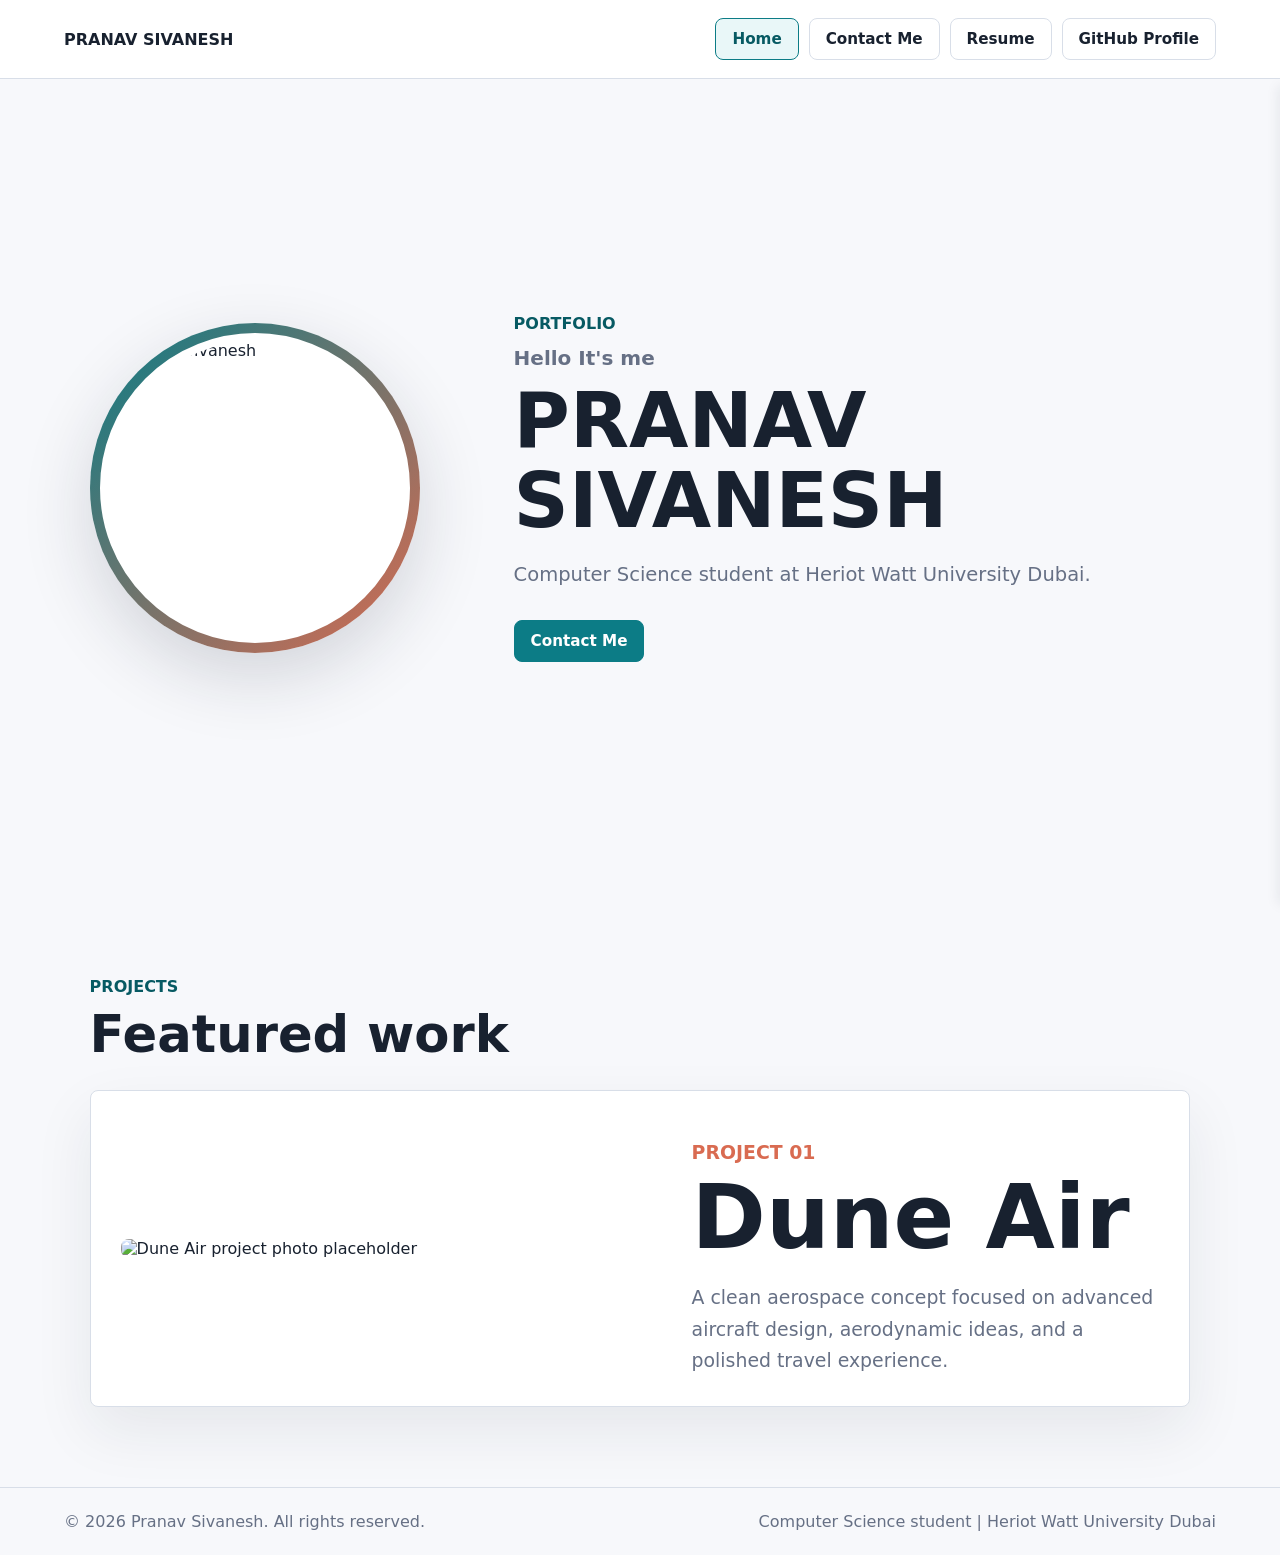
==== index.html @ 470f2bb1 "Initial Portfolio commit" ====
<!DOCTYPE html>
<html lang="en">
  <head>
    <meta charset="UTF-8" />
    <meta name="viewport" content="width=device-width, initial-scale=1.0" />
    <title>Pranav Sivanesh | Portfolio</title>
    <link rel="stylesheet" href="styles.css" />
  </head>
  <body>
    <header class="site-header">
      <a class="brand" href="index.html">PRANAV SIVANESH</a>
      <button class="hamburger" aria-label="Toggle navigation menu" aria-expanded="false">
        <span class="hamburger-line"></span>
        <span class="hamburger-line"></span>
        <span class="hamburger-line"></span>
      </button>
      <nav class="nav" aria-label="Main navigation">
        <a href="index.html" data-nav="home">Home</a>
        <a href="contact.html" data-nav="contact">Contact Me</a>
        <a href="https://drive.google.com/file/d/1MaHGDoAUe8hdoY9Gi2Erm8kCkirofyU-/view?usp=drive_link" target="_blank" rel="noopener">Resume</a>
        <a href="https://github.com/PranavSivanesh" target="_blank" rel="noopener">GitHub Profile</a>
      </nav>
    </header>
    
    <aside class="sidebar" aria-label="Mobile navigation">
      <nav class="sidebar-nav">
        <a href="contact.html" class="sidebar-link">Contact Me</a>
        <a href="https://drive.google.com/file/d/1MaHGDoAUe8hdoY9Gi2Erm8kCkirofyU-/view?usp=drive_link" target="_blank" rel="noopener" class="sidebar-link">Resume</a>
        <a href="https://github.com/PranavSivanesh" target="_blank" rel="noopener" class="sidebar-link">GitHub Profile</a>
      </nav>
    </aside>

    <main>
      <section class="hero">
        <div class="hero-photo" aria-label="Photo of Pranav Sivanesh">
          <!-- Replace profile-placeholder.svg with your own photo file. -->
          <img src="https://res.cloudinary.com/dj0h9ch42/image/upload/v1779275970/WhatsApp_Image_2026-05-20_at_11.01.16_AM_whq3js.jpg" alt="Pranav Sivanesh" />
        </div>
        <div class="hero-copy">
          <p class="eyebrow">Portfolio</p>
          <p class="hello-line">Hello It's me</p>
          <h1>PRANAV SIVANESH</h1>
          <p class="intro">Computer Science student at Heriot Watt University Dubai.</p>
          <div class="hero-actions" aria-label="Quick links">
            <a class="button primary" href="contact.html">Contact Me</a>
          </div>
        </div>
      </section>
      <section class="projects-section reveal-on-scroll" id="projects">
        <div class="section-heading">
          <p class="eyebrow">Projects</p>
          <h2>Featured work</h2>
        </div>

        <div class="project-card">
          <div class="project-image">
            <img src="https://res.cloudinary.com/dj0h9ch42/image/upload/v1779275959/Screenshot_2026-05-20_124348_v7cvyj.png" alt="Dune Air project photo placeholder" />
          </div>
          <div class="project-copy">
            <p class="eyebrow">Project 01</p>
            <h3>Dune Air</h3>
            <p>
              A clean aerospace concept focused on advanced aircraft design, aerodynamic ideas,
              and a polished travel experience.
            </p>
          </div>
        </div>
      </section>
    </main>

    <footer class="site-footer">
      <p>&copy; <span id="year">2026</span> Pranav Sivanesh. All rights reserved.</p>
      <p>Computer Science student | Heriot Watt University Dubai</p>
    </footer>
    <script src="script.js"></script>
  </body>
</html>
---- styles.css ----
:root {
  color-scheme: light;
  --ink: #18212f;
  --muted: #667085;
  --line: #d8dee8;
  --paper: #f7f8fb;
  --white: #ffffff;
  --accent: #0c7c86;
  --accent-strong: #075a63;
  --coral: #d96b51;
}

* {
  box-sizing: border-box;
}

html {
  scroll-behavior: smooth;
}

body {
  margin: 0;
  min-height: 100vh;
  font-family: "Inter", "Segoe UI", system-ui, -apple-system, sans-serif;
  color: var(--ink);
  background: var(--paper);
}

a {
  color: inherit;
}

.site-header {
  position: sticky;
  top: 0;
  z-index: 10;
  display: flex;
  align-items: center;
  justify-content: space-between;
  gap: 24px;
  padding: 18px clamp(20px, 5vw, 72px);
  border-bottom: 1px solid var(--line);
  background: rgba(255, 255, 255, 0.94);
  backdrop-filter: blur(14px);
}

.brand {
  font-weight: 800;
  text-decoration: none;
  letter-spacing: 0;
}

.nav {
  display: flex;
  align-items: center;
  justify-content: flex-end;
  gap: 10px;
  flex-wrap: wrap;
}

.nav a,
.button {
  display: inline-flex;
  align-items: center;
  justify-content: center;
  min-height: 42px;
  padding: 10px 16px;
  border: 1px solid var(--line);
  border-radius: 8px;
  text-decoration: none;
  font-weight: 700;
  font-size: 0.95rem;
  background: var(--white);
}

.nav a:hover,
.nav a.active,
.button:hover {
  border-color: var(--accent);
  color: var(--accent-strong);
}

.nav a.active {
  background: #e9f7f8;
}

.hamburger {
  display: none;
  flex-direction: column;
  justify-content: space-around;
  width: 50px;
  height: 50px;
  background: transparent;
  border: none;
  cursor: pointer;
  padding: 0;
  z-index: 11;
}

.hamburger-line {
  width: 28px;
  height: 3px;
  background: var(--ink);
  border-radius: 2px;
  transition: all 0.3s ease;
}

.hamburger.active .hamburger-line:nth-child(1) {
  transform: rotate(45deg) translate(8px, 8px);
}

.hamburger.active .hamburger-line:nth-child(2) {
  opacity: 0;
}

.hamburger.active .hamburger-line:nth-child(3) {
  transform: rotate(-45deg) translate(8px, -8px);
}

.sidebar {
  position: fixed;
  top: 82px;
  right: 0;
  width: 100%;
  max-width: 280px;
  height: calc(100vh - 82px);
  background: var(--white);
  border-left: 1px solid var(--line);
  transform: translateX(100%);
  transition: transform 0.3s ease;
  z-index: 9;
  overflow-y: auto;
  box-shadow: -2px 4px 12px rgba(24, 33, 47, 0.08);
}

.sidebar.open {
  transform: translateX(0);
}

.sidebar-nav {
  display: flex;
  flex-direction: column;
  padding: 24px;
  gap: 12px;
}

.sidebar-link {
  display: block;
  padding: 14px 16px;
  border: 1px solid var(--line);
  border-radius: 8px;
  text-decoration: none;
  font-weight: 700;
  color: var(--ink);
  background: var(--white);
  text-align: center;
  transition: all 0.2s ease;
}

.sidebar-link:hover {
  border-color: var(--accent);
  color: var(--accent-strong);
  background: #e9f7f8;
}

.hero {
  display: grid;
  grid-template-columns: minmax(220px, 340px) minmax(0, 1fr);
  align-items: center;
  gap: clamp(34px, 7vw, 84px);
  min-height: calc(100vh - 82px);
  padding: clamp(44px, 7vw, 96px) clamp(20px, 7vw, 110px);
}

.hero-photo {
  width: min(76vw, 330px);
  aspect-ratio: 1;
  border-radius: 50%;
  padding: 10px;
  background: linear-gradient(135deg, var(--accent), var(--coral));
  box-shadow: 0 24px 70px rgba(24, 33, 47, 0.16);
}

.hero-photo img {
  width: 100%;
  height: 100%;
  display: block;
  object-fit: cover;
  border: 8px solid var(--white);
  border-radius: 50%;
  background: var(--white);
}

.eyebrow {
  margin: 0 0 12px;
  color: var(--accent-strong);
  font-size: 16px;
  font-weight: 800;
  text-transform: uppercase;
}

.hero h1,
.section-heading h2 {
  margin: 0;
  letter-spacing: 0;
  line-height: 1.05;
}

.hero h1 {
  max-width: 760px;
  font-size: clamp(2.4rem, 6vw, 4.8rem);
  font-weight: 800;
}

.hello-line {
  margin: 0 0 10px;
  color: var(--muted);
  font-size: clamp(1rem, 1.8vw, 1.25rem);
  font-weight: 600;
  line-height: 1.3;
}

.intro {
  max-width: 650px;
  margin: 18px 0 0;
  color: var(--muted);
  font-size: clamp(1rem, 1.6vw, 1.22rem);
  line-height: 1.55;
}

.hero-actions {
  display: flex;
  flex-wrap: wrap;
  gap: 12px;
  margin-top: 30px;
}

.projects-section {
  padding: 80px clamp(20px, 7vw, 110px);
}

.reveal-on-scroll {
  opacity: 0;
  transform: translateY(34px);
  transition: opacity 0.75s ease, transform 0.75s ease;
}

.reveal-on-scroll.is-visible {
  opacity: 1;
  transform: translateY(0);
}

.project-card {
  display: grid;
  grid-template-columns: minmax(360px, 1.05fr) minmax(0, 0.95fr);
  gap: clamp(28px, 5vw, 54px);
  align-items: center;
  margin-top: 28px;
  padding: 30px;
  border: 1px solid var(--line);
  border-radius: 8px;
  background: var(--white);
  box-shadow: 0 24px 60px rgba(24, 33, 47, 0.08);
}

.project-image {
  min-width: 0;
}

.project-image img {
  width: 100%;
  height: auto;
  max-height: 560px;
  display: block;
  border-radius: 8px;
  object-fit: contain;
  background: var(--white);
}

.project-copy h3 {
  margin: 0;
  font-size: clamp(3rem, 7vw, 5.6rem);
  font-weight: 800;
  line-height: 1.1;
}

.project-copy p {
  max-width: 560px;
  margin: 16px 0 0;
  color: var(--muted);
  font-size: clamp(1rem, 1.6vw, 1.18rem);
  line-height: 1.65;
}

.project-copy .eyebrow {
  color: var(--coral);
}

.button.primary {
  border-color: var(--accent);
  background: var(--accent);
  color: var(--white);
}

.button.primary:hover {
  border-color: var(--accent-strong);
  background: var(--accent-strong);
  color: var(--white);
}

.contact-section {
  padding: 76px clamp(20px, 7vw, 110px);
  background: var(--white);
  border-top: 1px solid var(--line);
}

.page-hero {
  padding: clamp(54px, 8vw, 96px) clamp(20px, 7vw, 110px) 38px;
  background: var(--paper);
}

.page-hero h1 {
  max-width: 720px;
  margin: 0;
  font-size: clamp(2.4rem, 6vw, 5rem);
  line-height: 1.05;
  letter-spacing: 0;
}

.page-hero p:not(.eyebrow) {
  max-width: 650px;
  margin: 20px 0 0;
  color: var(--muted);
  font-size: 1.15rem;
  line-height: 1.7;
}

.contact-page-section {
  padding-top: 38px;
}

.section-heading h2 {
  font-size: clamp(2rem, 4vw, 3.5rem);
}

.contact-list {
  display: grid;
  grid-template-columns: repeat(3, minmax(0, 1fr));
  gap: 16px;
  margin-top: 30px;
}

.contact-list a {
  min-height: 130px;
  padding: 22px;
  border: 1px solid var(--line);
  border-radius: 8px;
  text-decoration: none;
  background: var(--paper);
  overflow-wrap: anywhere;
  transition: border-color 0.2s ease, transform 0.2s ease, box-shadow 0.2s ease;
}

.contact-list a:hover {
  border-color: var(--accent);
  transform: translateY(-3px);
  box-shadow: 0 14px 34px rgba(24, 33, 47, 0.08);
}

.contact-list span {
  display: block;
  margin-bottom: 16px;
  color: var(--muted);
  font-size: 0.78rem;
  font-weight: 800;
  text-transform: uppercase;
}

.contact-list strong {
  display: block;
  color: var(--ink);
  font-size: 1rem;
  line-height: 1.5;
}

.contact-icon {
  display: inline-flex;
  align-items: center;
  justify-content: center;
  width: 46px;
  height: 46px;
  margin-bottom: 18px;
  border-radius: 8px;
  color: var(--accent-strong);
  background: #e9f7f8;
}

.contact-icon svg {
  width: 24px;
  height: 24px;
  fill: none;
  stroke: currentColor;
  stroke-width: 1.9;
  stroke-linecap: round;
  stroke-linejoin: round;
}

.site-footer {
  display: flex;
  align-items: center;
  justify-content: space-between;
  gap: 16px;
  padding: 24px clamp(20px, 5vw, 72px);
  color: var(--muted);
  border-top: 1px solid var(--line);
}

.site-footer p {
  margin: 0;
}

@media (max-width: 800px) {
  .site-header {
    flex-direction: row;
  }

  .site-footer {
    align-items: flex-start;
    flex-direction: column;
  }

  .nav {
    justify-content: flex-start;
    display: none;
  }

  .hamburger {
    display: flex;
    margin-left: auto;
  }

  .hero {
    grid-template-columns: 1fr;
    min-height: auto;
  }

  .project-card {
    grid-template-columns: 1fr;
    padding: 22px;
  }

  .contact-list {
    grid-template-columns: 1fr;
  }
}

@media (prefers-reduced-motion: reduce) {
  .reveal-on-scroll {
    transition: none;
  }
}

@media (max-width: 520px) {
  .nav a,
  .button {
    width: 100%;
  }

  .nav,
  .hero-actions {
    width: 100%;
  }
}
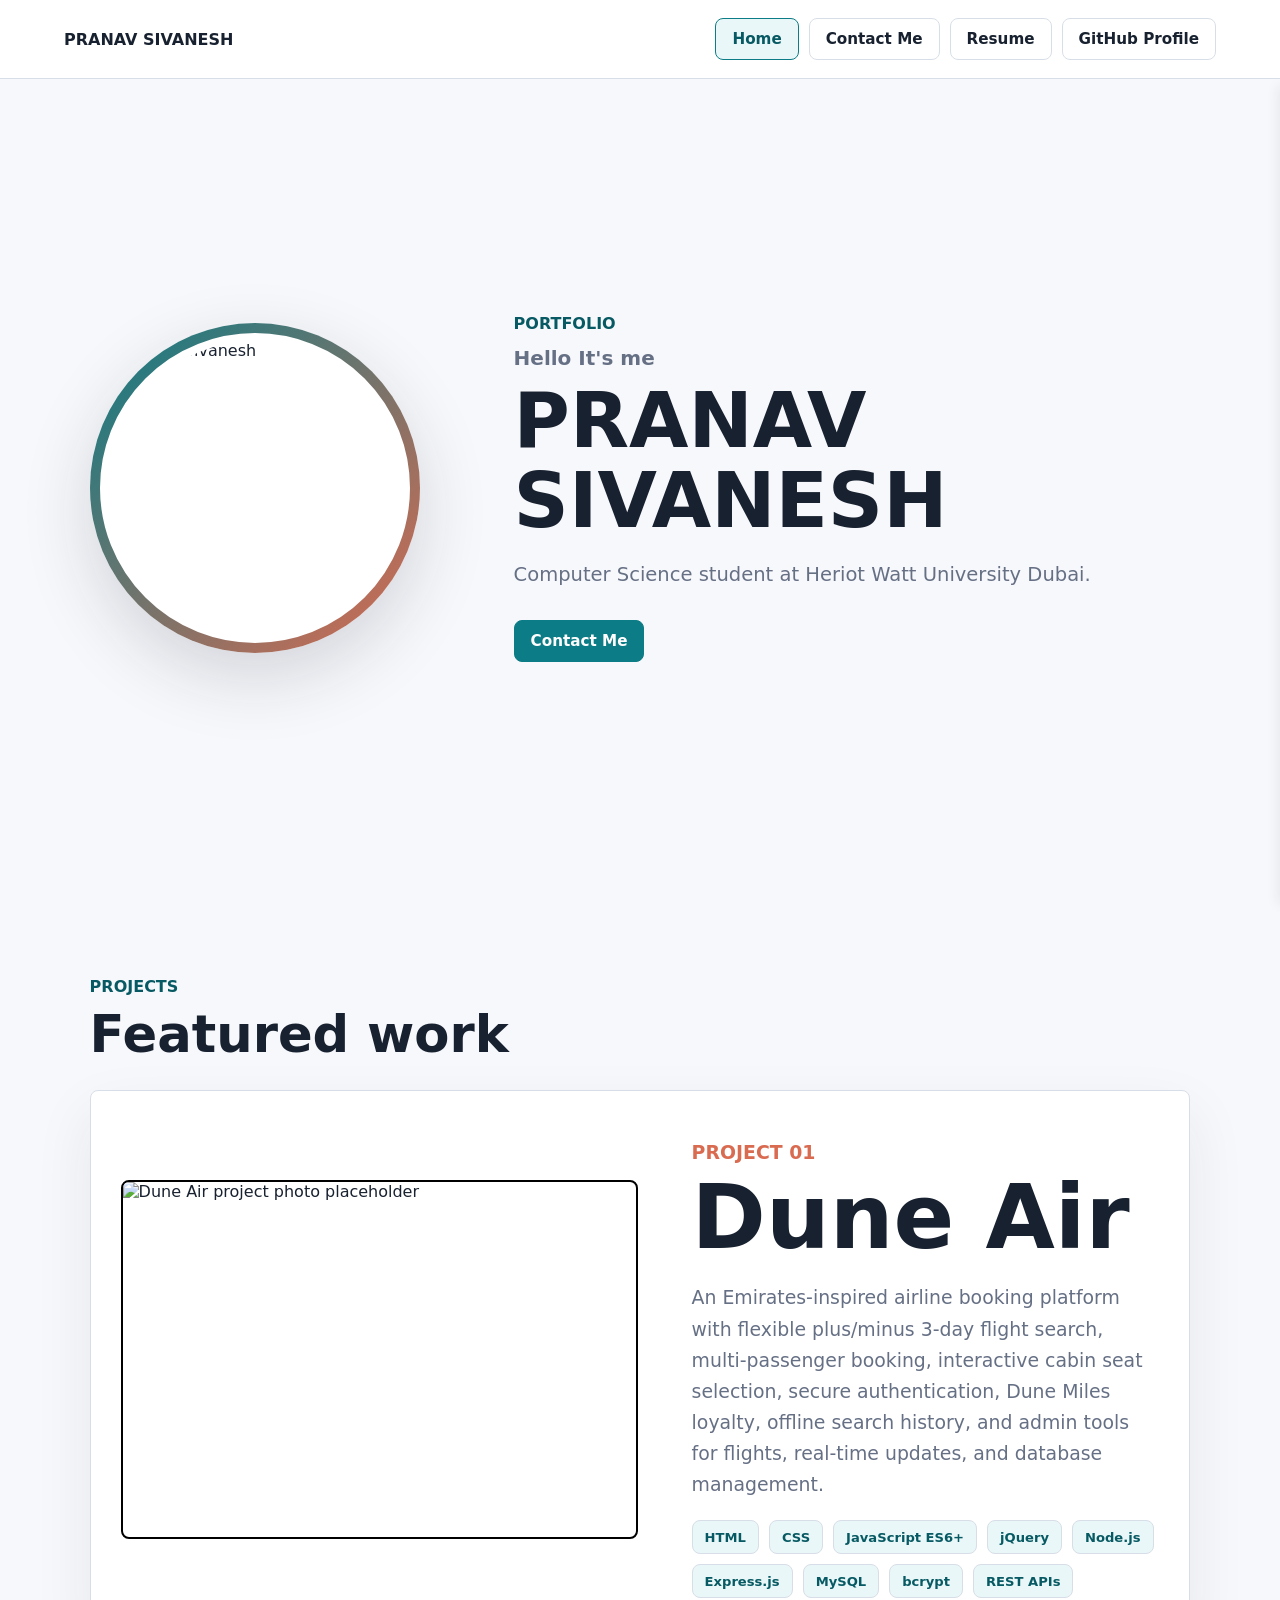
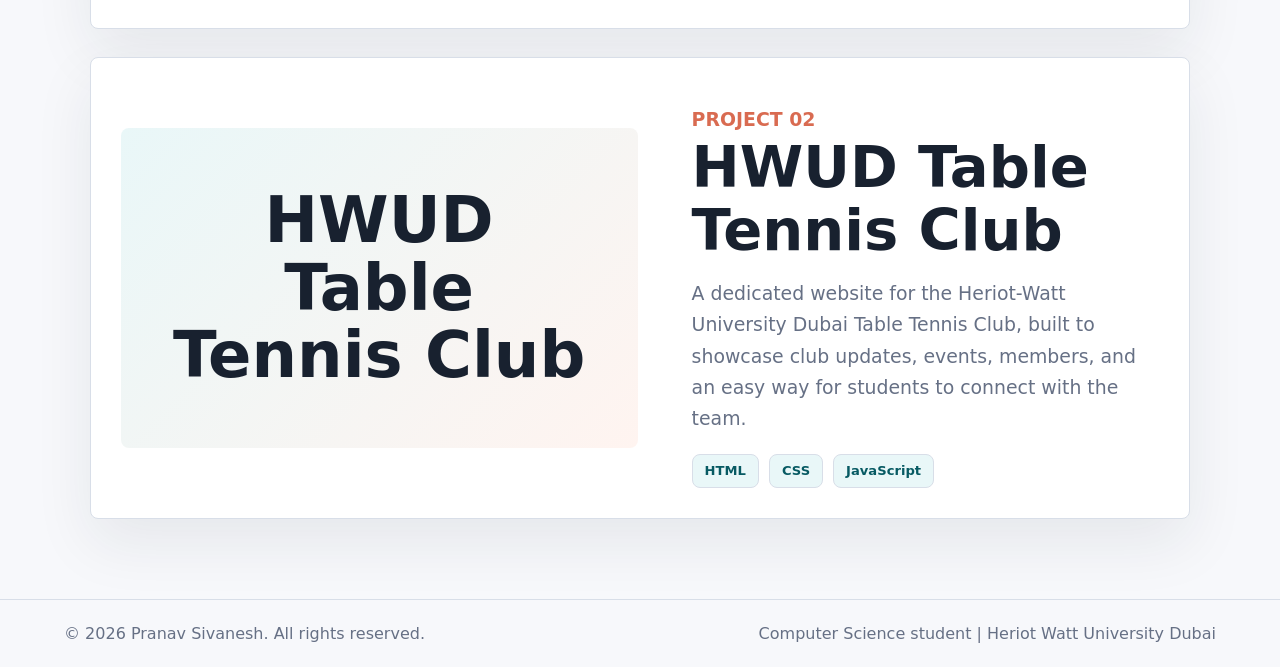
==== commit 7c227239: "added project 2" ====
--- a/index.html
+++ b/index.html
@@ -33,7 +33,6 @@
     <main>
       <section class="hero">
         <div class="hero-photo" aria-label="Photo of Pranav Sivanesh">
-          <!-- Replace profile-placeholder.svg with your own photo file. -->
           <img src="https://res.cloudinary.com/dj0h9ch42/image/upload/v1779275970/WhatsApp_Image_2026-05-20_at_11.01.16_AM_whq3js.jpg" alt="Pranav Sivanesh" />
         </div>
         <div class="hero-copy">
@@ -52,7 +51,7 @@
           <h2>Featured work</h2>
         </div>
 
-        <div class="project-card">
+        <a class="project-card project-link-card" href="https://github.com/PranavSivanesh/DuneAir.com" target="_blank" rel="noopener">
           <div class="project-image">
             <img src="https://res.cloudinary.com/dj0h9ch42/image/upload/v1779275959/Screenshot_2026-05-20_124348_v7cvyj.png" alt="Dune Air project photo placeholder" />
           </div>
@@ -60,11 +59,44 @@
             <p class="eyebrow">Project 01</p>
             <h3>Dune Air</h3>
             <p>
-              A clean aerospace concept focused on advanced aircraft design, aerodynamic ideas,
-              and a polished travel experience.
+              An Emirates-inspired airline booking platform with flexible plus/minus 3-day
+              flight search, multi-passenger booking, interactive cabin seat selection,
+              secure authentication, Dune Miles loyalty, offline search history, and admin
+              tools for flights, real-time updates, and database management.
             </p>
+            <div class="tech-stack" aria-label="Dune Air technology stack">
+              <span>HTML</span>
+              <span>CSS</span>
+              <span>JavaScript ES6+</span>
+              <span>jQuery</span>
+              <span>Node.js</span>
+              <span>Express.js</span>
+              <span>MySQL</span>
+              <span>bcrypt</span>
+              <span>REST APIs</span>
+            </div>
           </div>
-        </div>
+        </a>
+
+        <a class="project-card project-link-card" href="https://github.com/PranavSivanesh/Table-Tennis-Website" target="_blank" rel="noopener">
+          <div class="project-image" data-fallback="HWUD Table Tennis Club">
+            <img src="https://res.cloudinary.com/dj0h9ch42/image/upload/v1782384037/Screenshot_2026-06-25_135938_thh4au.png" alt="HWUD Table Tennis Club website screenshot" onerror="this.parentElement.classList.add('image-missing'); this.remove();" />
+          </div>
+          <div class="project-copy">
+            <p class="eyebrow">Project 02</p>
+            <h3 class="project-title-compact">HWUD Table Tennis Club</h3>
+            <p>
+              A dedicated website for the Heriot-Watt University Dubai Table Tennis Club,
+              built to showcase club updates, events, members, and an easy way for students
+              to connect with the team.
+            </p>
+            <div class="tech-stack" aria-label="HWUD Table Tennis Club technology stack">
+              <span>HTML</span>
+              <span>CSS</span>
+              <span>JavaScript</span>
+            </div>
+          </div>
+        </a>
       </section>
     </main>
 
--- a/styles.css
+++ b/styles.css
@@ -263,15 +263,54 @@
   box-shadow: 0 24px 60px rgba(24, 33, 47, 0.08);
 }
 
+.project-link-card {
+  color: inherit;
+  text-decoration: none;
+  transition: border-color 0.2s ease, box-shadow 0.2s ease, transform 0.2s ease;
+}
+
+.project-link-card:hover,
+.project-link-card:focus-visible {
+  border-color: var(--accent);
+  box-shadow: 0 28px 70px rgba(24, 33, 47, 0.12);
+  transform: translateY(-3px);
+}
+
+.project-link-card:focus-visible {
+  outline: 3px solid rgba(12, 124, 134, 0.28);
+  outline-offset: 4px;
+}
+
 .project-image {
+  display: grid;
+  min-height: clamp(240px, 28vw, 360px);
   min-width: 0;
+  place-items: center;
+}
+
+.project-image.image-missing {
+  display: grid;
+  min-height: 320px;
+  place-items: center;
+  border-radius: 8px;
+  background: linear-gradient(135deg, #e9f7f8, #fff4f0);
+}
+
+.project-image.image-missing::before {
+  content: attr(data-fallback);
+  max-width: 80%;
+  color: var(--ink);
+  font-size: clamp(2rem, 5vw, 4rem);
+  font-weight: 800;
+  line-height: 1.05;
+  text-align: center;
 }
 
 .project-image img {
   width: 100%;
-  height: auto;
-  max-height: 560px;
+  height: clamp(240px, 28vw, 360px);
   display: block;
+  border: 2px solid #000000;
   border-radius: 8px;
   object-fit: contain;
   background: var(--white);
@@ -282,6 +321,10 @@
   font-size: clamp(3rem, 7vw, 5.6rem);
   font-weight: 800;
   line-height: 1.1;
+}
+
+.project-copy h3.project-title-compact {
+  font-size: clamp(2.2rem, 4.5vw, 3.8rem);
 }
 
 .project-copy p {
@@ -294,6 +337,26 @@
 
 .project-copy .eyebrow {
   color: var(--coral);
+}
+
+.tech-stack {
+  display: flex;
+  flex-wrap: wrap;
+  gap: 10px;
+  margin-top: 20px;
+}
+
+.tech-stack span {
+  display: inline-flex;
+  align-items: center;
+  min-height: 34px;
+  padding: 7px 12px;
+  border: 1px solid var(--line);
+  border-radius: 8px;
+  color: var(--accent-strong);
+  background: #e9f7f8;
+  font-size: 0.82rem;
+  font-weight: 800;
 }
 
 .button.primary {
@@ -449,6 +512,10 @@
     padding: 22px;
   }
 
+  .project-image.image-missing {
+    min-height: 240px;
+  }
+
   .contact-list {
     grid-template-columns: 1fr;
   }
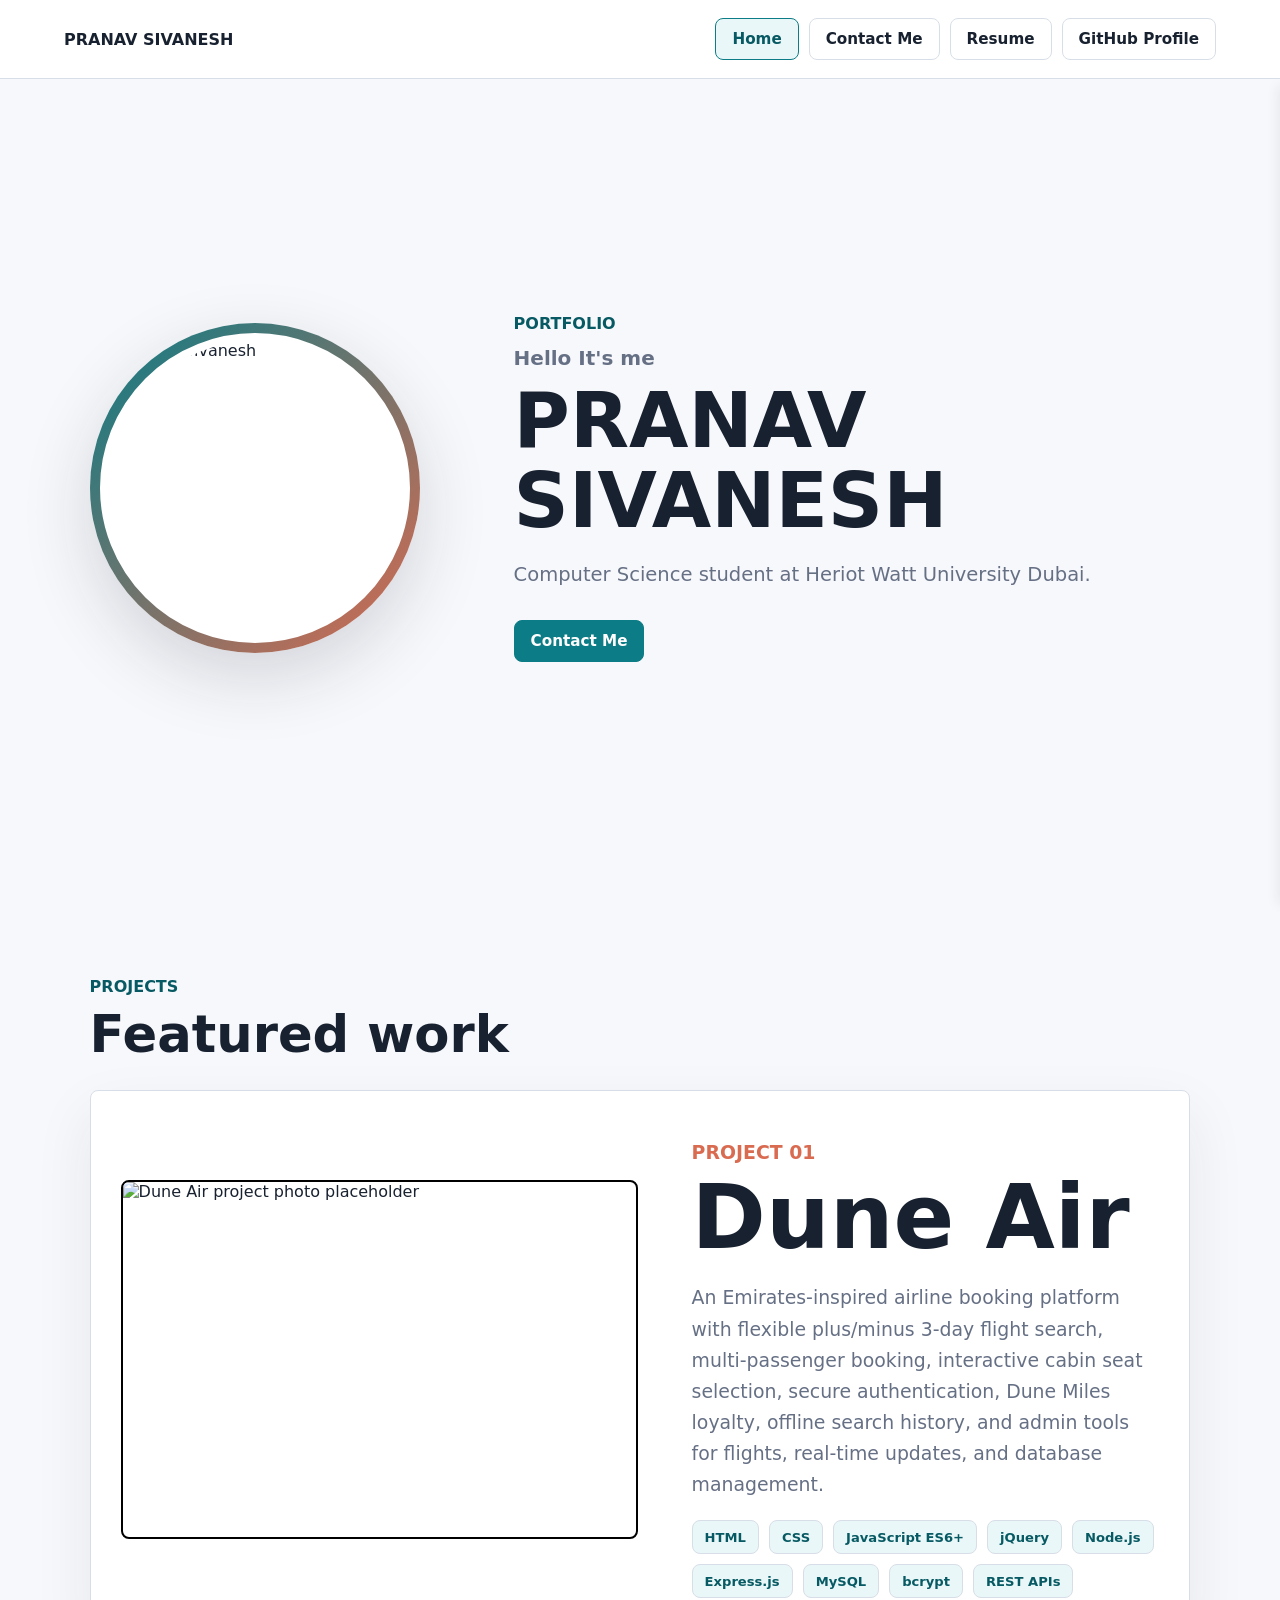
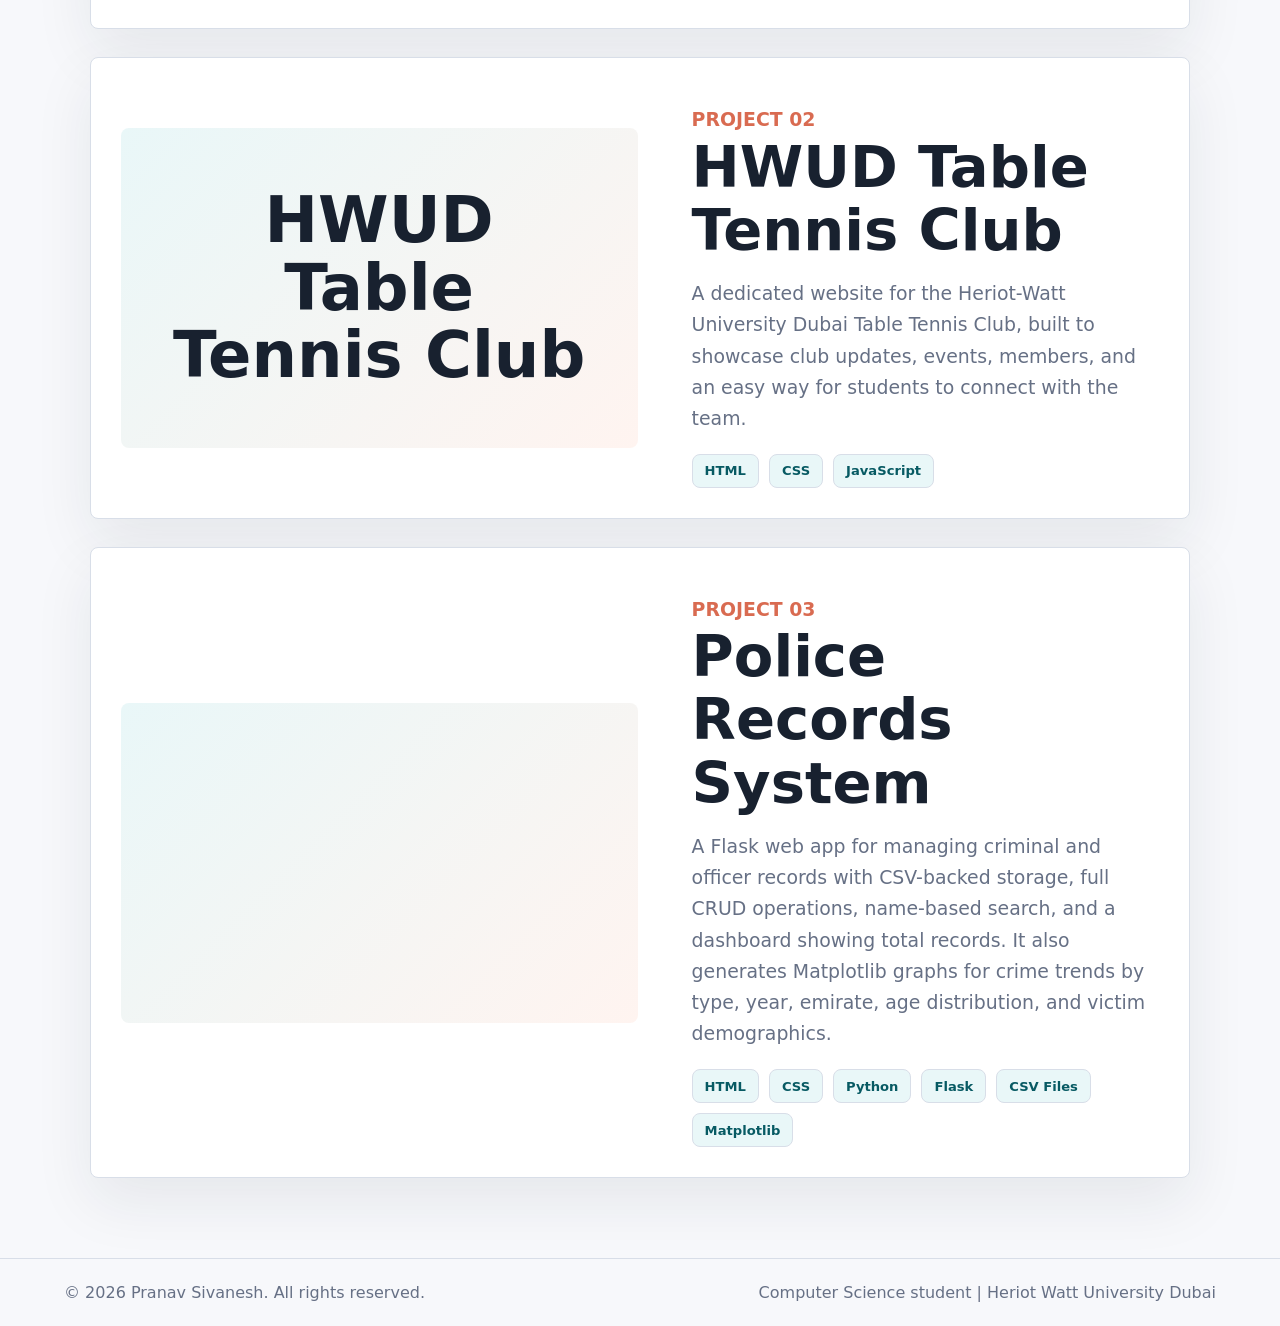
==== commit 66685eeb: "added project 3" ====
--- a/index.html
+++ b/index.html
@@ -97,6 +97,30 @@
             </div>
           </div>
         </a>
+
+        <a class="project-card project-link-card" href="https://github.com/PranavSivanesh/Police-Records-System" target="_blank" rel="noopener">
+          <div class="project-image" aria-label="Police Records System project visual">
+            <img src="https://res.cloudinary.com/dj0h9ch42/image/upload/v1782391583/Screenshot_2026-06-17_180104_awxjnr.png" alt="Police Record System Webapp screenshot" onerror="this.parentElement.classList.add('image-missing'); this.remove();" />
+          </div>
+          <div class="project-copy">
+            <p class="eyebrow">Project 03</p>
+            <h3 class="project-title-compact">Police Records System</h3>
+            <p>
+              A Flask web app for managing criminal and officer records with CSV-backed
+              storage, full CRUD operations, name-based search, and a dashboard showing
+              total records. It also generates Matplotlib graphs for crime trends by type,
+              year, emirate, age distribution, and victim demographics.
+            </p>
+            <div class="tech-stack" aria-label="Police Records System technology stack">
+              <span>HTML</span>
+              <span>CSS</span>
+              <span>Python</span>
+              <span>Flask</span>
+              <span>CSV Files</span>
+              <span>Matplotlib</span>
+            </div>
+          </div>
+        </a>
       </section>
     </main>
 
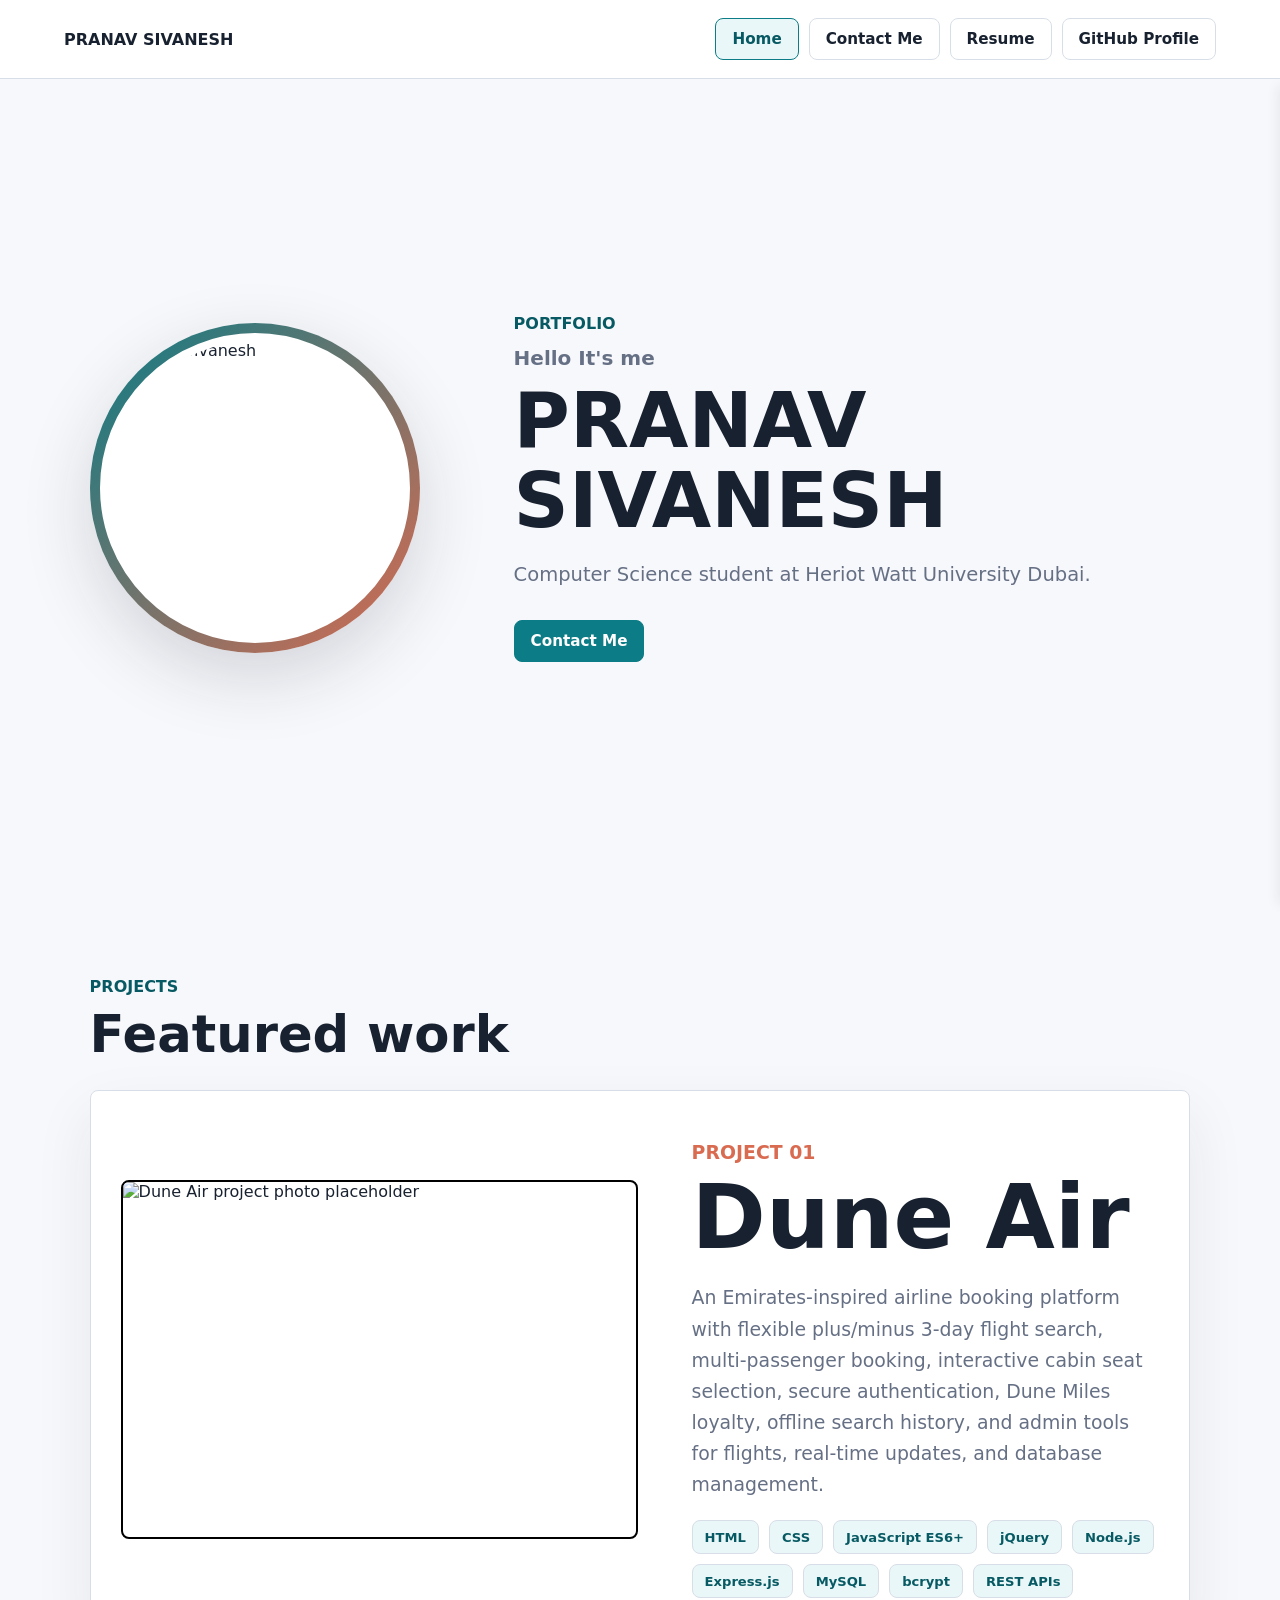
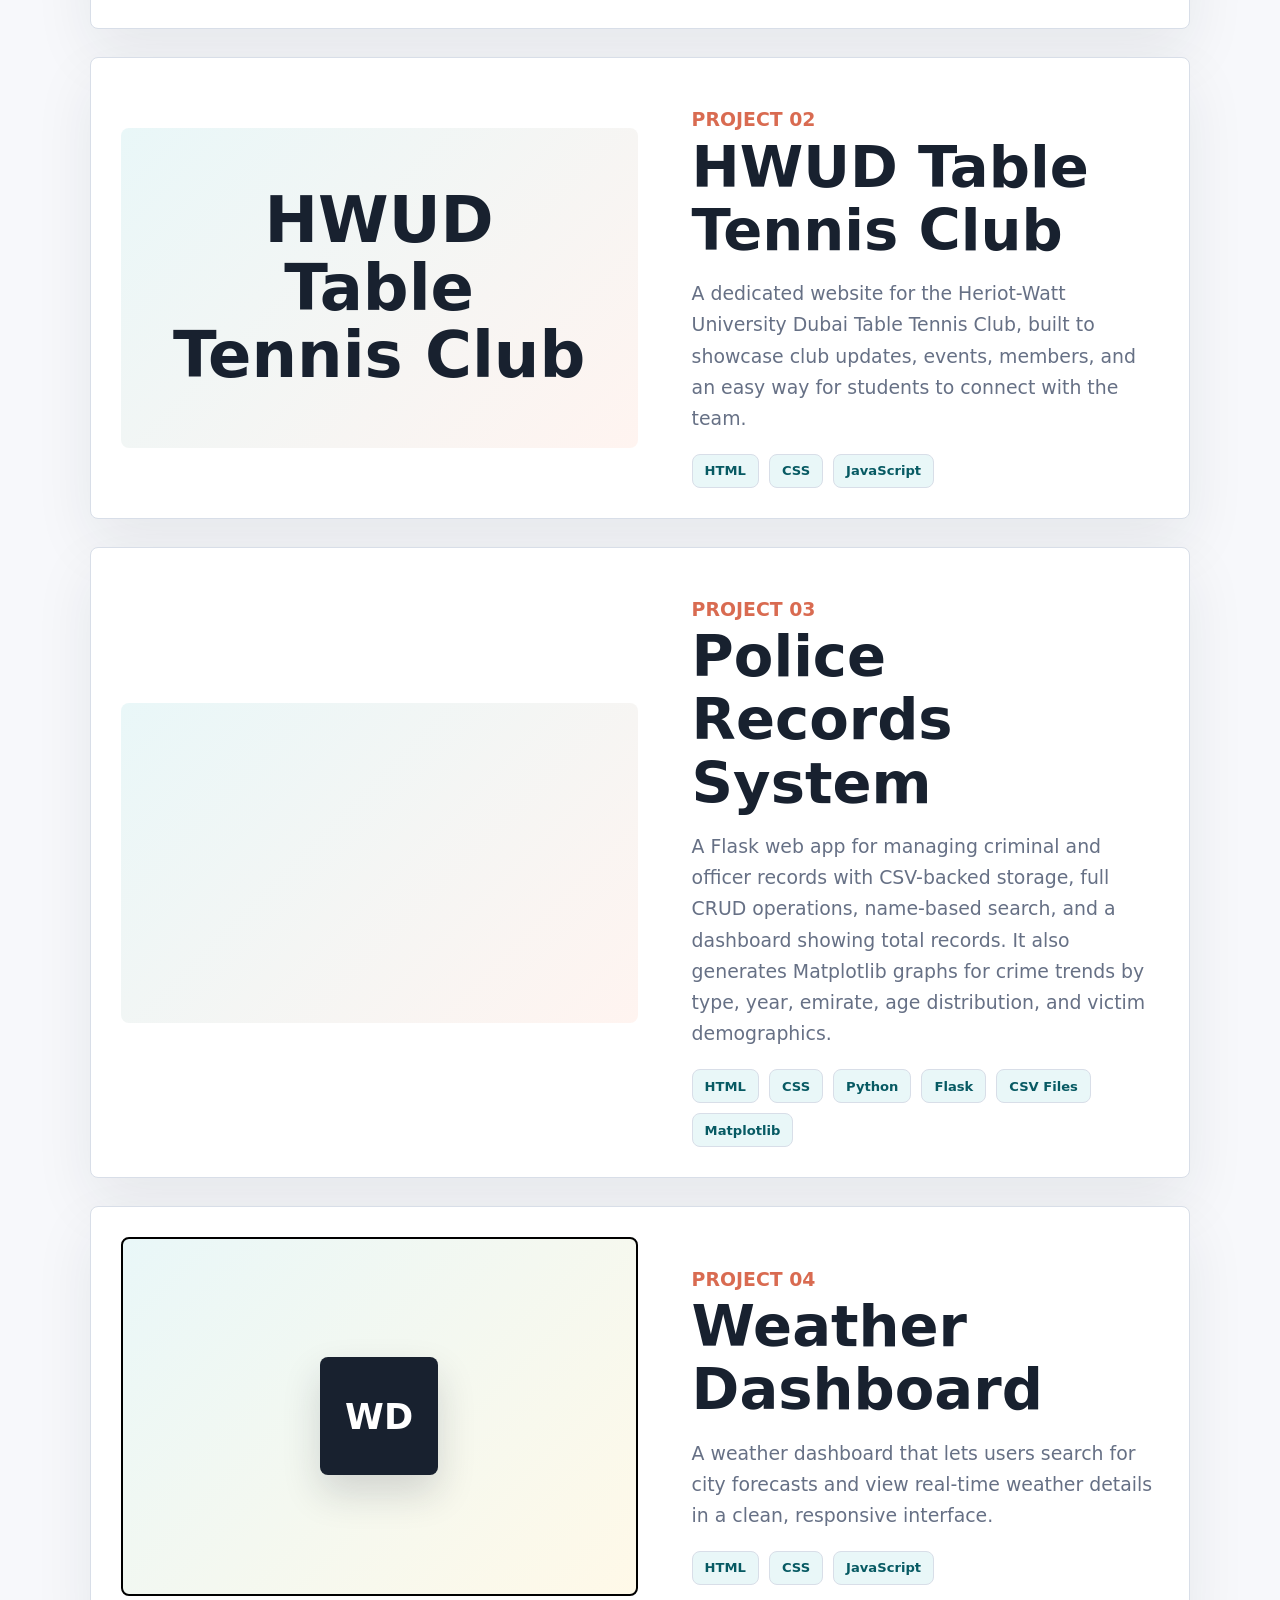
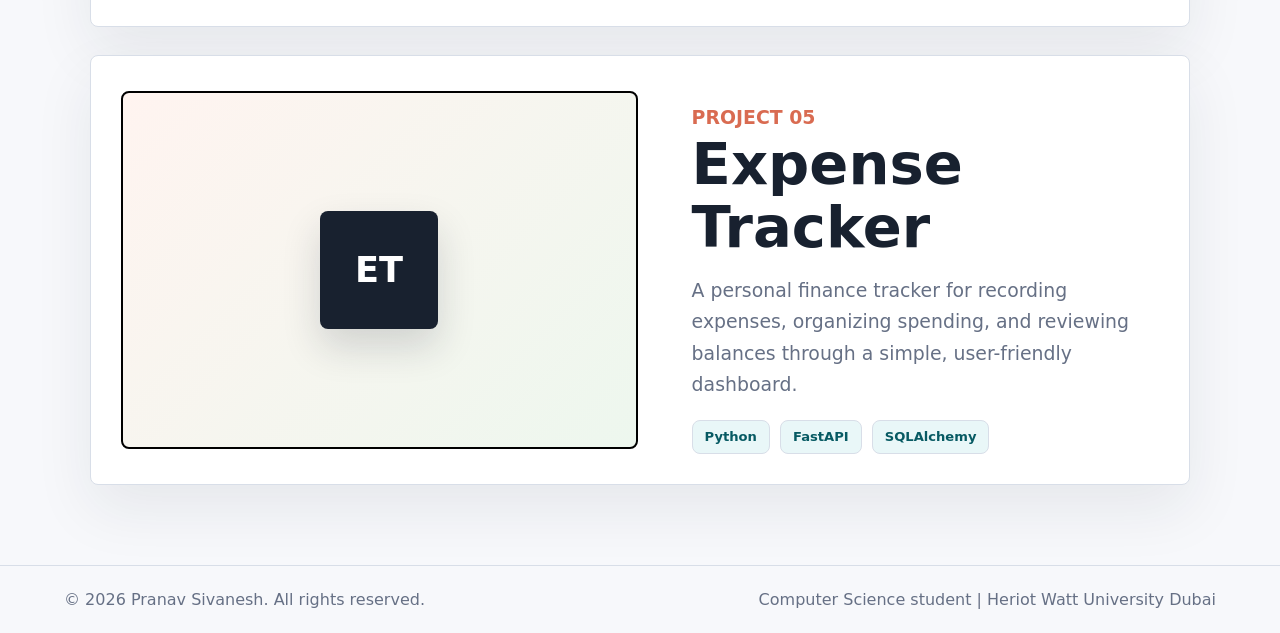
==== commit 5b6b2077: "added project 4 and 5" ====
--- a/index.html
+++ b/index.html
@@ -17,7 +17,7 @@
       <nav class="nav" aria-label="Main navigation">
         <a href="index.html" data-nav="home">Home</a>
         <a href="contact.html" data-nav="contact">Contact Me</a>
-        <a href="https://drive.google.com/file/d/1MaHGDoAUe8hdoY9Gi2Erm8kCkirofyU-/view?usp=drive_link" target="_blank" rel="noopener">Resume</a>
+        <a href="https://drive.google.com/file/d/1CdsxZwLOvLFt_qIX0JLFm8e868ClTUOF/view?usp=drive_link" target="_blank" rel="noopener">Resume</a>
         <a href="https://github.com/PranavSivanesh" target="_blank" rel="noopener">GitHub Profile</a>
       </nav>
     </header>
@@ -25,7 +25,7 @@
     <aside class="sidebar" aria-label="Mobile navigation">
       <nav class="sidebar-nav">
         <a href="contact.html" class="sidebar-link">Contact Me</a>
-        <a href="https://drive.google.com/file/d/1MaHGDoAUe8hdoY9Gi2Erm8kCkirofyU-/view?usp=drive_link" target="_blank" rel="noopener" class="sidebar-link">Resume</a>
+        <a href="https://drive.google.com/file/d/1CdsxZwLOvLFt_qIX0JLFm8e868ClTUOF/view?usp=drive_link" target="_blank" rel="noopener" class="sidebar-link">Resume</a>
         <a href="https://github.com/PranavSivanesh" target="_blank" rel="noopener" class="sidebar-link">GitHub Profile</a>
       </nav>
     </aside>
@@ -121,6 +121,44 @@
             </div>
           </div>
         </a>
+
+        <a class="project-card project-link-card" href="https://github.com/PranavSivanesh/Weather-Dashboard" target="_blank" rel="noopener">
+          <div class="project-image project-placeholder weather-placeholder" aria-label="Weather Dashboard project visual">
+            <span>WD</span>
+          </div>
+          <div class="project-copy">
+            <p class="eyebrow">Project 04</p>
+            <h3 class="project-title-compact">Weather Dashboard</h3>
+            <p>
+              A weather dashboard that lets users search for city forecasts and view
+              real-time weather details in a clean, responsive interface.
+            </p>
+            <div class="tech-stack" aria-label="Weather Dashboard technology stack">
+              <span>HTML</span>
+              <span>CSS</span>
+              <span>JavaScript</span>
+            </div>
+          </div>
+        </a>
+
+        <a class="project-card project-link-card" href="https://github.com/PranavSivanesh/Expense-tracker" target="_blank" rel="noopener">
+          <div class="project-image project-placeholder expense-placeholder" aria-label="Expense Tracker project visual">
+            <span>ET</span>
+          </div>
+          <div class="project-copy">
+            <p class="eyebrow">Project 05</p>
+            <h3 class="project-title-compact">Expense Tracker</h3>
+            <p>
+              A personal finance tracker for recording expenses, organizing spending,
+              and reviewing balances through a simple, user-friendly dashboard.
+            </p>
+            <div class="tech-stack" aria-label="Expense Tracker technology stack">
+              <span>Python</span>
+              <span>FastAPI</span>
+              <span>SQLAlchemy</span>
+            </div>
+          </div>
+        </a>
       </section>
     </main>
 
--- a/styles.css
+++ b/styles.css
@@ -316,6 +316,35 @@
   background: var(--white);
 }
 
+.project-placeholder {
+  min-height: clamp(240px, 28vw, 360px);
+  border: 2px solid #000000;
+  border-radius: 8px;
+  background: var(--white);
+}
+
+.project-placeholder span {
+  display: inline-flex;
+  align-items: center;
+  justify-content: center;
+  width: 118px;
+  height: 118px;
+  border-radius: 8px;
+  color: var(--white);
+  font-size: 2.2rem;
+  font-weight: 800;
+  background: var(--ink);
+  box-shadow: 0 18px 38px rgba(24, 33, 47, 0.16);
+}
+
+.weather-placeholder {
+  background: linear-gradient(135deg, #e9f7f8, #fff9e8);
+}
+
+.expense-placeholder {
+  background: linear-gradient(135deg, #fff4f0, #edf7ee);
+}
+
 .project-copy h3 {
   margin: 0;
   font-size: clamp(3rem, 7vw, 5.6rem);
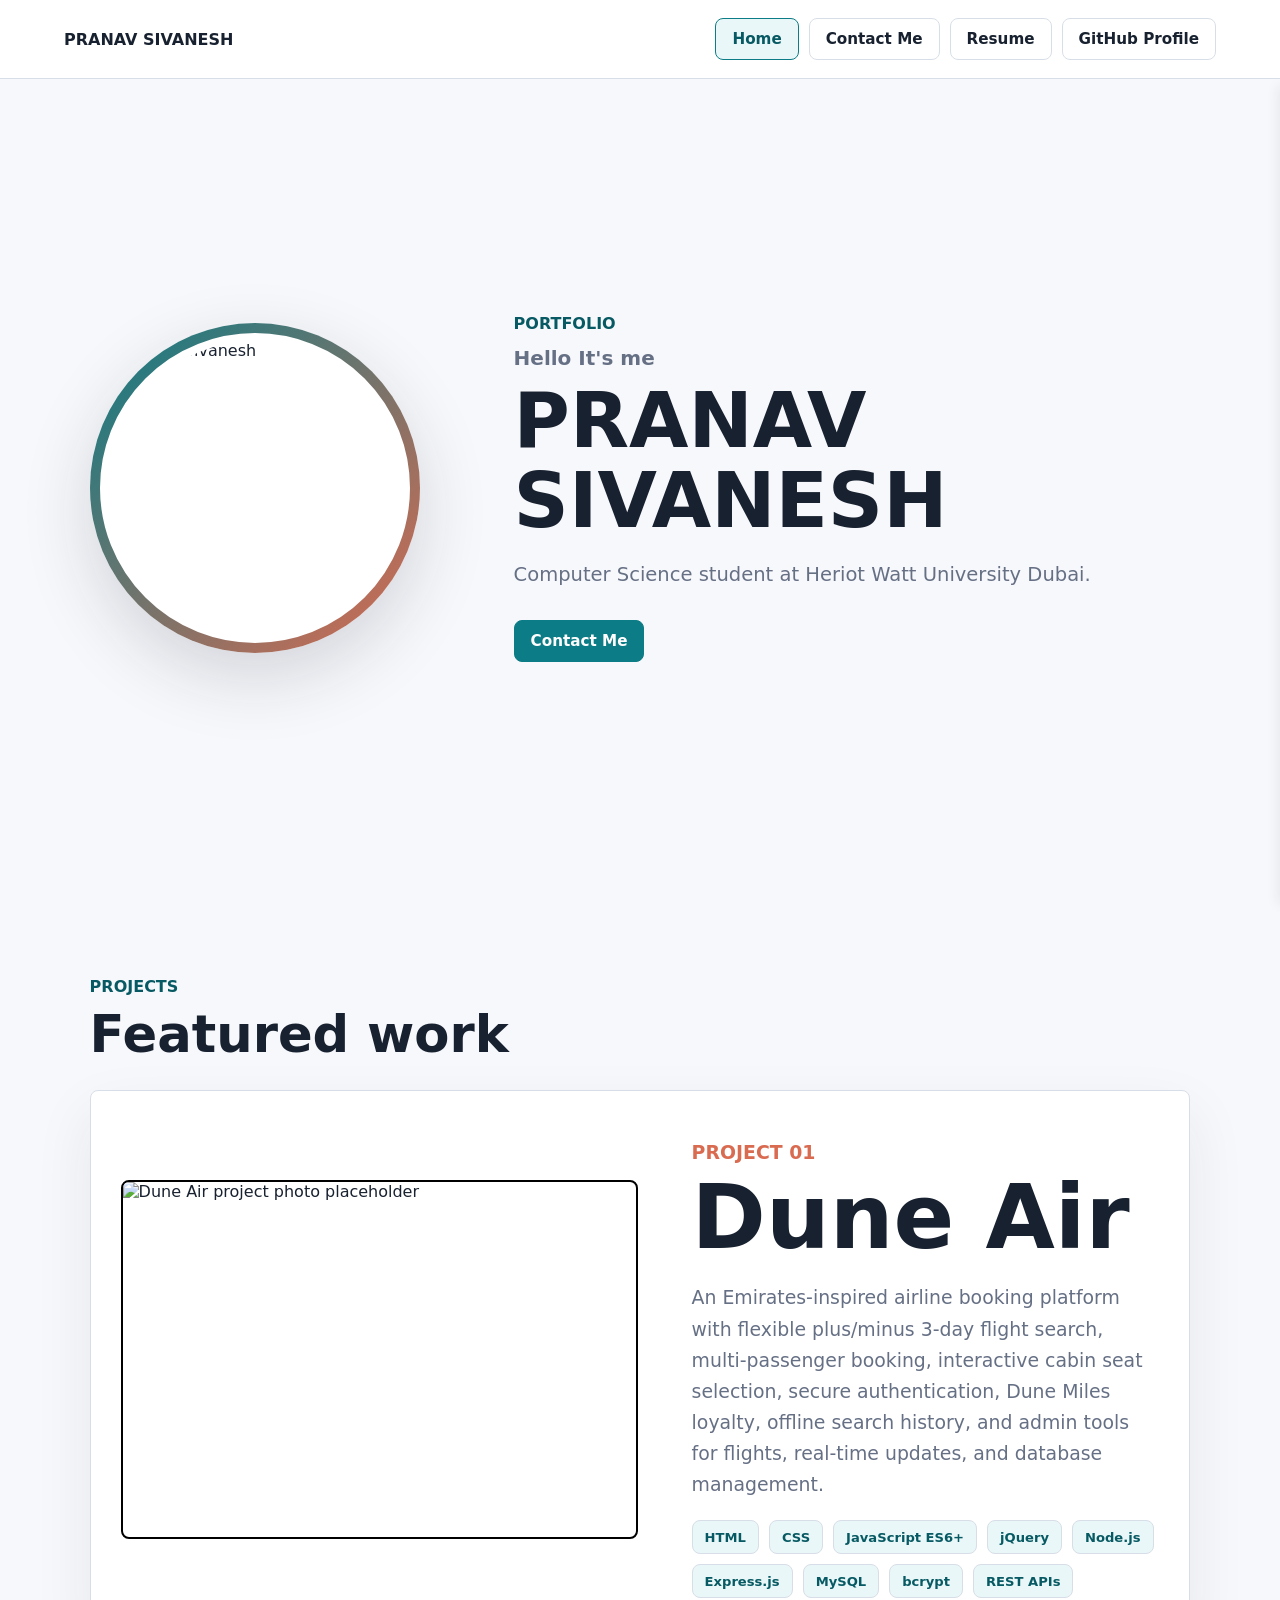
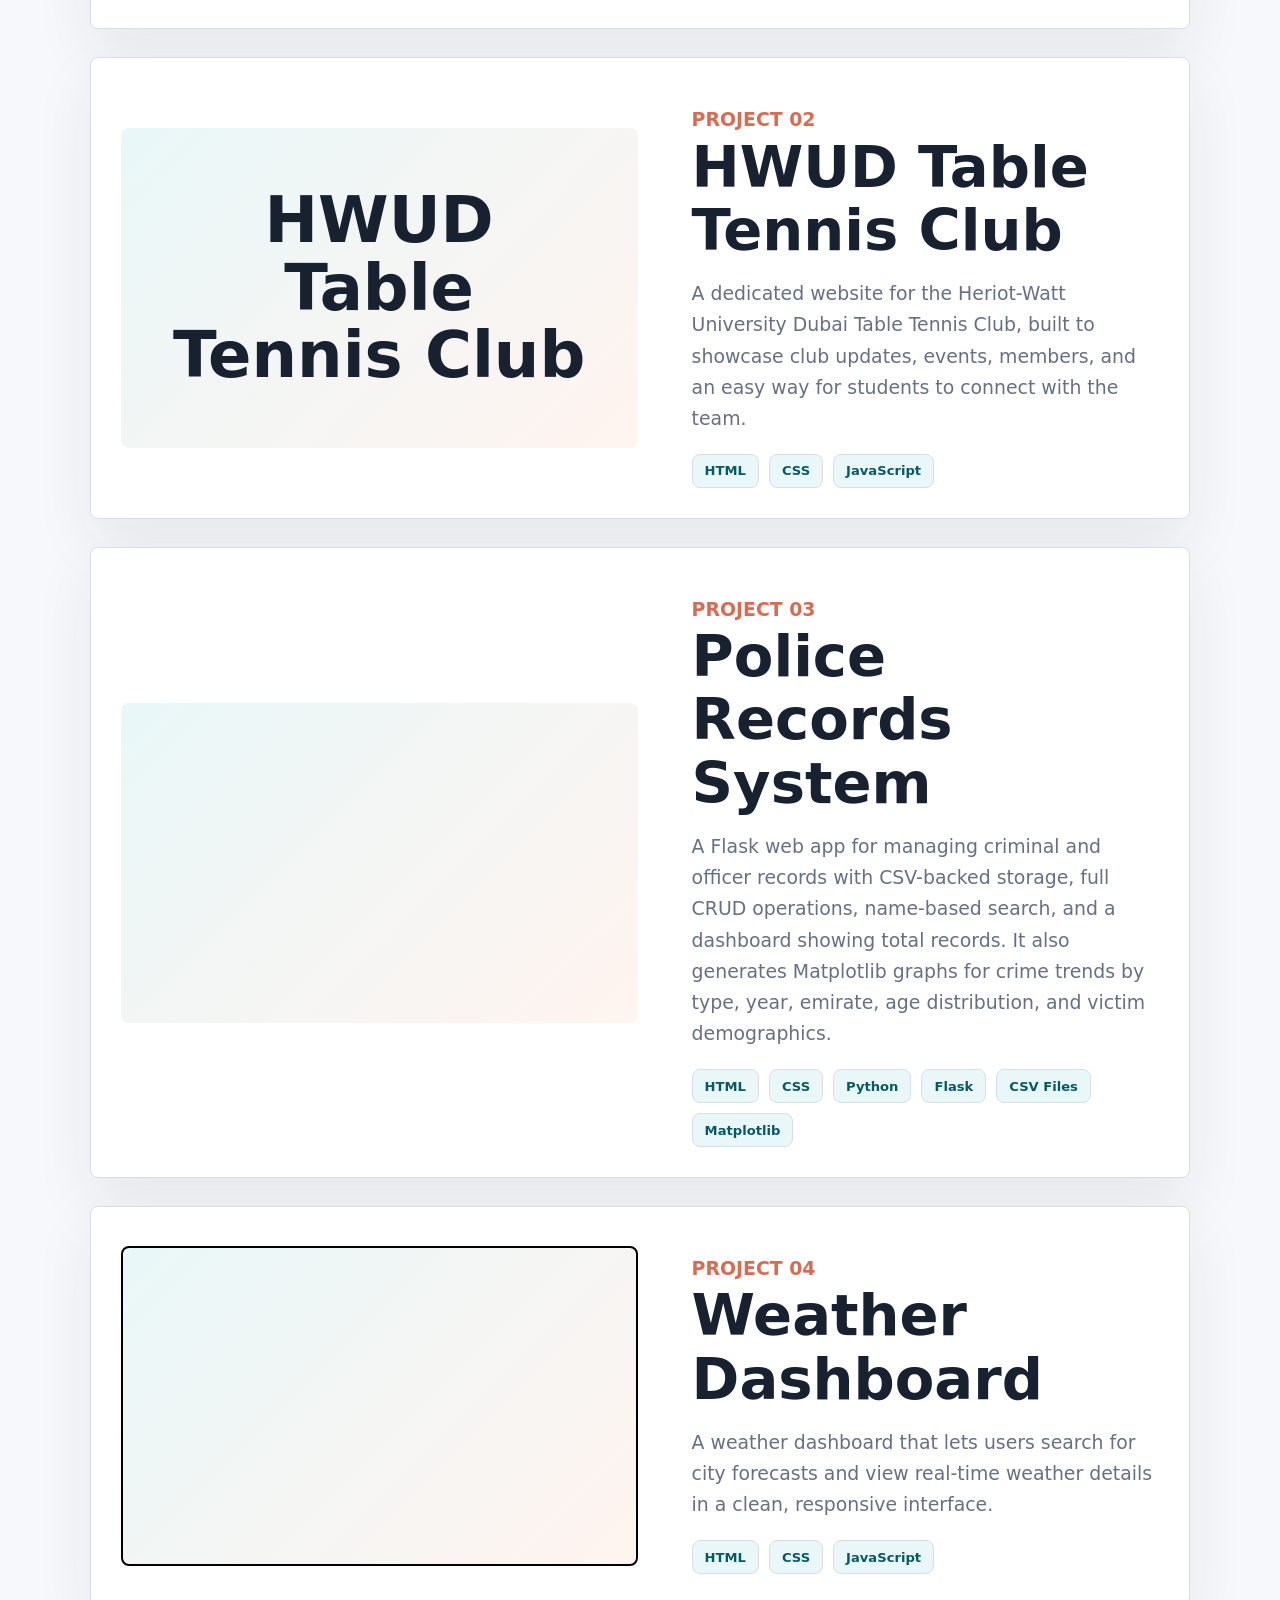
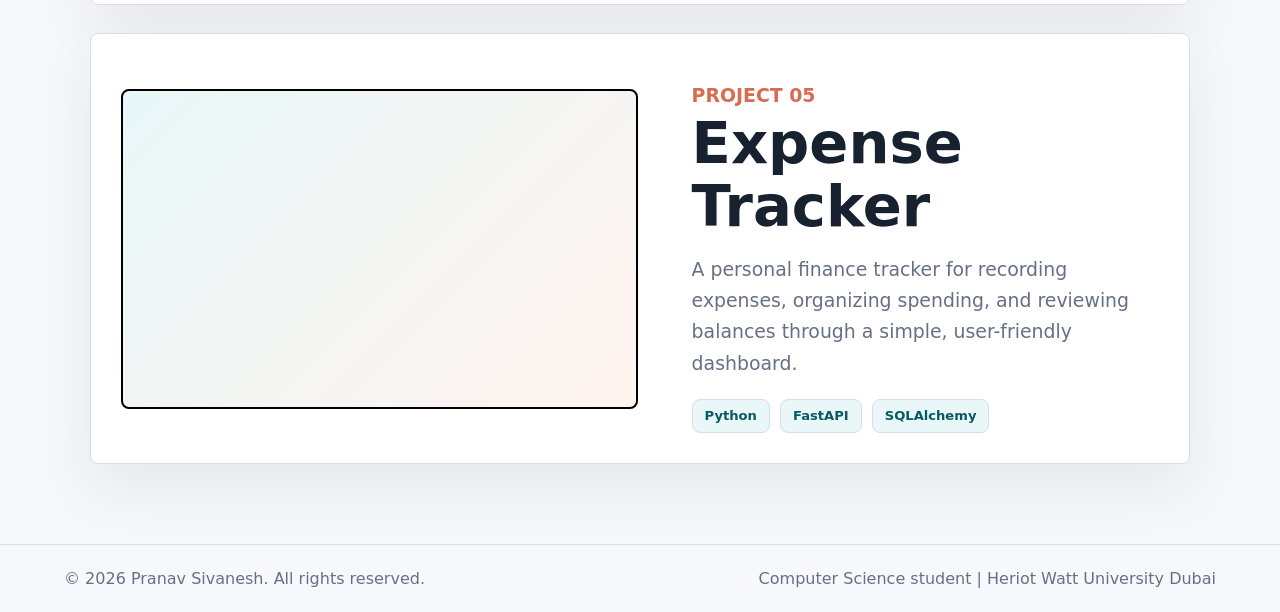
==== commit 80185b6c: "Added images for porject 4 and 5" ====
--- a/index.html
+++ b/index.html
@@ -124,7 +124,7 @@
 
         <a class="project-card project-link-card" href="https://github.com/PranavSivanesh/Weather-Dashboard" target="_blank" rel="noopener">
           <div class="project-image project-placeholder weather-placeholder" aria-label="Weather Dashboard project visual">
-            <span>WD</span>
+            <img src="https://res.cloudinary.com/dj0h9ch42/image/upload/v1783678014/Screenshot_2026-06-28_193954_uibayb.png" alt="Weather Dashboard screenshot" onerror="this.parentElement.classList.add('image-missing'); this.remove();" />
           </div>
           <div class="project-copy">
             <p class="eyebrow">Project 04</p>
@@ -143,7 +143,7 @@
 
         <a class="project-card project-link-card" href="https://github.com/PranavSivanesh/Expense-tracker" target="_blank" rel="noopener">
           <div class="project-image project-placeholder expense-placeholder" aria-label="Expense Tracker project visual">
-            <span>ET</span>
+            <img src="https://res.cloudinary.com/dj0h9ch42/image/upload/v1783678013/Screenshot_2026-07-10_120215_gyea2f.png" alt="expense tracker Swagger screenshot" onerror="this.parentElement.classList.add('image-missing'); this.remove();" />
           </div>
           <div class="project-copy">
             <p class="eyebrow">Project 05</p>
